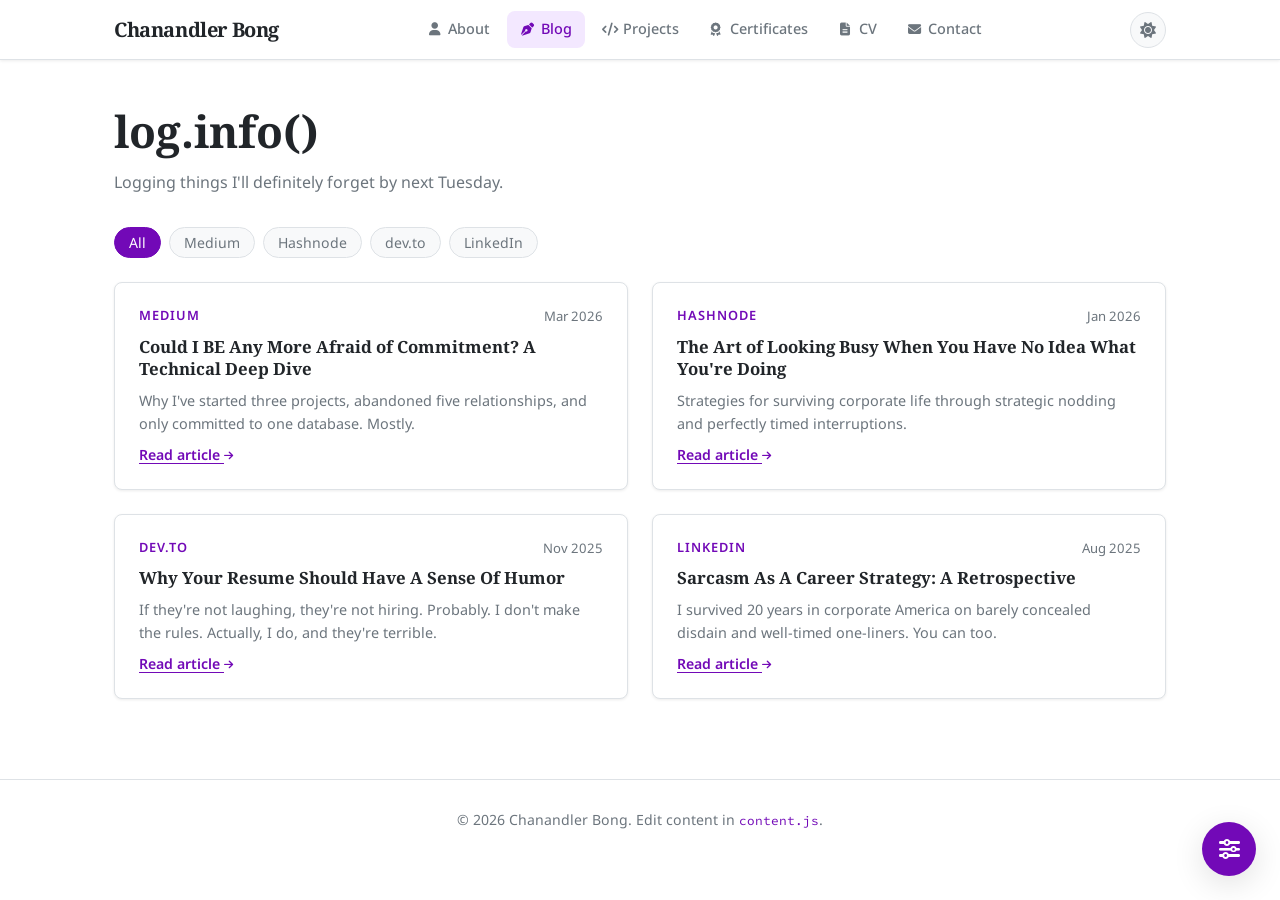
==== blog.html @ 6b9870ee "updated content of ursmahesh site" ====
<!DOCTYPE html>
<html lang="en" data-theme="light">
<head>
  <meta charset="UTF-8">
  <meta http-equiv="X-UA-Compatible" content="IE=edge">
  <meta name="viewport" content="width=device-width, initial-scale=1.0">
  <meta name="description" content="Writing across Medium, dev.to, and more.">
  <title>Mahesh | Blog</title>
  <link rel="preconnect" href="https://fonts.googleapis.com">
  <link rel="preconnect" href="https://fonts.gstatic.com" crossorigin>
  <link href="https://fonts.googleapis.com/css2?family=Noto+Serif:ital,wght@0,400;0,700;1,400&family=Noto+Sans:wght@400;500;700&family=Source+Code+Pro:wght@400;500&display=swap" rel="stylesheet">
  <link rel="stylesheet" href="css/styles.css">
  <link rel="stylesheet" href="https://cdnjs.cloudflare.com/ajax/libs/font-awesome/6.5.1/css/all.min.css" crossorigin="anonymous" referrerpolicy="no-referrer">
</head>
<body>

  <!-- ── NAV ─────────────────────────────────────────────── -->
  <header class="navbar" role="banner">
    <div class="navbar__inner">
      <a class="navbar__brand" id="brand-name" href="index.html">Mahesh</a>
      <nav aria-label="Primary navigation">
        <ul id="nav-links" class="navbar__links" role="list"></ul>
      </nav>
      <div class="navbar__controls">
        <button class="theme-toggle" id="theme-toggle" aria-label="Toggle dark mode" type="button">
          <i class="fa-solid fa-sun" aria-hidden="true"></i>
        </button>
        <button class="navbar__hamburger" id="nav-hamburger" aria-label="Toggle navigation" aria-expanded="false" type="button">
          <i class="fa-solid fa-bars" aria-hidden="true"></i>
        </button>
      </div>
    </div>
  </header>

  <main>
    <div class="page-hero reveal">
      <h1 class="page-title">log.info()</h1>
      <p class="page-desc">Logging things I'll definitely forget by next Tuesday.</p>
    </div>

    <div id="blog-filters" class="filter-bar" role="tablist" aria-label="Filter by platform"></div>
    <div id="blog-status" class="blog-status" hidden></div>
    <div id="blog-grid" class="blog-grid"></div>
  </main>

  <footer class="site-footer">
    <p>&copy; <span id="footer-year"></span> <span id="footer-name"></span>. Edit content in <code>content.js</code>.</p>
  </footer>

  <script src="js/content.js"></script>
  <script src="js/shared.js"></script>
  <script src="js/interactive.js" defer></script>
  <script>
    const blogState = { filter: "All" };

    // ── Extract a plain-text excerpt from HTML string ──────
    function htmlToExcerpt(html, maxLen) {
      const tmp = document.createElement("div");
      tmp.innerHTML = html;
      // Remove figure/image elements (common at top of Medium posts)
      tmp.querySelectorAll("figure, img, h3, h4").forEach((el) => el.remove());
      const text = (tmp.textContent || "").replace(/\s+/g, " ").trim();
      return text.length > maxLen ? text.slice(0, maxLen).replace(/\s+\S*$/, "") + "…" : text;
    }

    // ── Fetch Medium posts via rss2json ────────────────────
    // rss2json converts the Medium RSS feed to JSON (handles CORS)
    async function fetchMediumPosts() {
      const feedUrl = data.profile.mediumFeedUrl;
      if (!feedUrl) return [];
      const apiUrl = `https://api.rss2json.com/v1/api.json?rss_url=${encodeURIComponent(feedUrl)}`;
      const res = await fetch(apiUrl);
      if (!res.ok) throw new Error(`HTTP ${res.status}`);
      const json = await res.json();
      if (json.status !== "ok") throw new Error(json.message || "Feed error");
      return json.items.map((item) => ({
        title: item.title,
        platform: "Medium",
        date: new Date(item.pubDate).toLocaleDateString("en-US", { month: "short", year: "numeric" }),
        excerpt: htmlToExcerpt(item.description || item.content || "", 180),
        url: item.link,
        thumbnail: item.thumbnail || null
      }));
    }

    // ── Blog render helpers ────────────────────────────────
    function getPlatforms(posts) {
      return ["All", ...new Set(posts.map((b) => b.platform))];
    }

    function renderBlogFilters(posts) {
      document.getElementById("blog-filters").innerHTML = getPlatforms(posts)
        .map(
          (plat) =>
            `<button class="filter-pill${plat === blogState.filter ? " is-active" : ""}" data-blog-filter="${plat}" type="button">${plat}</button>`
        )
        .join("");
    }

    function renderBlogs(posts) {
      const filtered =
        blogState.filter === "All"
          ? posts
          : posts.filter((b) => b.platform === blogState.filter);

      document.getElementById("blog-grid").innerHTML = filtered
        .map(
          (blog) => `
            <article class="blog-card reveal${blog.thumbnail ? " blog-card--thumb" : ""}">
              ${blog.thumbnail ? `<div class="blog-card__thumb"><img src="${blog.thumbnail}" alt="" loading="lazy"></div>` : ""}
              <div class="blog-card__body">
                <div class="blog-card__meta">
                  <span class="blog-platform">${blog.platform}</span>
                  <span class="blog-date">${blog.date}</span>
                </div>
                <h3 class="blog-card__title">${blog.title}</h3>
                <p class="blog-card__excerpt">${blog.excerpt}</p>
                <a class="text-link" href="${blog.url}" target="_blank" rel="noopener noreferrer">Read article <i class="fa-solid fa-arrow-right fa-xs" aria-hidden="true"></i></a>
              </div>
            </article>`
        )
        .join("");
      setupReveal();
    }

    function setStatus(msg) {
      const el = document.getElementById("blog-status");
      if (msg) { el.textContent = msg; el.hidden = false; }
      else      { el.hidden = true; }
    }

    // ── Main init ─────────────────────────────────────────
    document.addEventListener("click", (e) => {
      const bf = e.target.closest("[data-blog-filter]");
      if (bf) {
        blogState.filter = bf.dataset.blogFilter;
        // re-render with whatever allPosts is at that moment
        renderBlogFilters(window._allPosts);
        renderBlogs(window._allPosts);
      }
    });

    initPage("Blog");

    // Start: show static non-Medium posts while fetching
    const staticNonMedium = (data.blogs || []).filter((b) => b.platform !== "Medium");
    window._allPosts = staticNonMedium;
    setStatus("Fetching posts from Medium…");
    renderBlogFilters(window._allPosts);
    renderBlogs(window._allPosts);
    setupReveal();

    // Fetch live Medium posts, then merge
    fetchMediumPosts()
      .then((mediumPosts) => {
        setStatus(null);
        window._allPosts = [...mediumPosts, ...staticNonMedium];
        renderBlogFilters(window._allPosts);
        renderBlogs(window._allPosts);
      })
      .catch(() => {
        // Fall back to all static posts (including static Medium entries)
        setStatus(null);
        window._allPosts = data.blogs || [];
        renderBlogFilters(window._allPosts);
        renderBlogs(window._allPosts);
      });
  </script>
</body>
</html>
---- css/styles.css ----
:root,
[data-theme="light"] {
  --bg:           #ffffff;
  --bg-alt:       #f8f9fa;
  --bg-card:      #ffffff;
  --text:         #212529;
  --text-muted:   #6c757d;
  --border:       #dee2e6;
  --border-light: #e9ecef;
  --accent:       #7209b7;   
  --accent-2:     #560bad;
  --accent-rgb:   114, 9, 183;
  --link:         #7209b7;
  --link-hover:   #560bad;
  --tag-bg:       #f3e8ff;
  --tag-text:     #7209b7;
  --shadow-sm:    0 1px 3px rgba(0,0,0,0.08);
  --shadow-md:    0 4px 16px rgba(0,0,0,0.10);
  --shadow-lg:    0 8px 32px rgba(0,0,0,0.12);
  --radius:       8px;
  --radius-sm:    4px;
  --radius-pill:  999px;
  --max-width:    1100px;
  --sidebar-w:    260px;
  --font-serif:   "Noto Serif", Georgia, serif;
  --font-sans:    "Noto Sans", system-ui, sans-serif;
  --font-mono:    "Source Code Pro", monospace;
  --nav-h:        60px;
}

[data-theme="dark"] {
  --bg:           #1a1a2e;
  --bg-alt:       #16213e;
  --bg-card:      #0f3460;
  --text:         #e2e2e2;
  --text-muted:   #adb5bd;
  --border:       rgba(255,255,255,0.12);
  --border-light: rgba(255,255,255,0.07);
  --accent:       #bd93f9;
  --accent-2:     #d6adff;
  --accent-rgb:   189, 147, 249;
  --link:         #bd93f9;
  --link-hover:   #d6adff;
  --tag-bg:       rgba(189,147,249,0.15);
  --tag-text:     #bd93f9;
  --shadow-sm:    0 1px 3px rgba(0,0,0,0.3);
  --shadow-md:    0 4px 16px rgba(0,0,0,0.4);
  --shadow-lg:    0 8px 32px rgba(0,0,0,0.5);
}

/* ── RESET & BASE ──────────────────────────────────────── */
*,
*::before,
*::after { box-sizing: border-box; margin: 0; padding: 0; }

html {
  scroll-behavior: smooth;
  font-size: 16px;
}

body {
  font-family: var(--font-sans);
  background: var(--bg);
  color: var(--text);
  line-height: 1.7;
  transition: background 300ms, color 300ms;
}

img { max-width: 100%; display: block; }

a {
  color: var(--link);
  text-decoration: none;
  transition: color 180ms;
}
a:hover { color: var(--link-hover); text-decoration: underline; }

code, kbd, pre {
  font-family: var(--font-mono);
  font-size: 0.9em;
  background: var(--bg-alt);
  border-radius: var(--radius-sm);
  padding: 2px 6px;
}

h1, h2, h3, h4 {
  font-family: var(--font-serif);
  color: var(--text);
  line-height: 1.25;
}

p { margin-bottom: 0; }

/* ── NAVBAR ───────────────────────────────────────────── */
.navbar {
  position: sticky;
  top: 0;
  z-index: 100;
  background: var(--bg);
  border-bottom: 1px solid var(--border);
  box-shadow: var(--shadow-sm);
  height: var(--nav-h);
}

.navbar__inner {
  display: flex;
  align-items: center;
  justify-content: space-between;
  max-width: var(--max-width);
  margin: 0 auto;
  padding: 0 24px;
  height: 100%;
}

.navbar__brand {
  font-family: var(--font-serif);
  font-size: 1.25rem;
  font-weight: 700;
  color: var(--text);
  letter-spacing: -0.02em;
}
.navbar__brand:hover { color: var(--accent); text-decoration: none; }

.navbar__links {
  list-style: none;
  display: flex;
  gap: 4px;
}

.navbar__links li a {
  display: inline-flex;
  align-items: center;
  gap: 7px;
  padding: 6px 13px;
  border-radius: var(--radius);
  font-size: 0.9rem;
  color: var(--text-muted);
  font-weight: 500;
  transition: background 180ms, color 180ms;
}
.navbar__links li a:hover,
.navbar__links li a.is-active {
  color: var(--accent);
  background: var(--tag-bg);
  text-decoration: none;
}
.navbar__links li a i {
  font-size: 0.82rem;
  width: 14px;
  text-align: center;
  flex-shrink: 0;
}

/* ── THEME TOGGLE ─────────────────────────────────────── */
.theme-toggle {
  width: 36px;
  height: 36px;
  border: 1px solid var(--border);
  border-radius: var(--radius-pill);
  background: var(--bg-alt);
  cursor: pointer;
  display: flex;
  align-items: center;
  justify-content: center;
  font-size: 1rem;
  color: var(--text-muted);
  transition: background 180ms, border-color 180ms, color 180ms;
  flex-shrink: 0;
}
.theme-toggle:hover { background: var(--tag-bg); border-color: var(--accent); color: var(--accent); }

/* ── NAVBAR CONTROLS (theme + hamburger) ─────────────── */
.navbar__controls {
  display: flex;
  align-items: center;
  gap: 8px;
  flex-shrink: 0;
}

/* ── HAMBURGER ────────────────────────────────────────── */
.navbar__hamburger {
  display: none;
  width: 36px;
  height: 36px;
  border: 1px solid var(--border);
  border-radius: var(--radius);
  background: var(--bg-alt);
  cursor: pointer;
  align-items: center;
  justify-content: center;
  font-size: 1rem;
  color: var(--text-muted);
  transition: background 180ms, border-color 180ms, color 180ms;
}
.navbar__hamburger:hover { background: var(--tag-bg); border-color: var(--accent); color: var(--accent); }

/* ── PAGE WRAPPER ─────────────────────────────────────── */
main {
  max-width: var(--max-width);
  margin: 0 auto;
  padding: 0 24px 80px;
}

.page-section {
  padding: 52px 0;
  border-bottom: 1px solid var(--border-light);
}
.page-section:last-child { border-bottom: none; }

.section-title {
  font-size: 1.6rem;
  font-weight: 700;
  margin-bottom: 28px;
  padding-bottom: 10px;
  border-bottom: 2px solid var(--accent);
  display: inline-block;
  color: var(--text);
}

/* ── ABOUT / PROFILE ─────────────────────────────────── */
.about-section { padding-top: 48px; }

.about-grid {
  display: grid;
  grid-template-columns: var(--sidebar-w) minmax(0, 1fr);
  gap: 48px;
  align-items: start;
}

/* sidebar */
.profile-sidebar { text-align: center; }

.profile-photo-wrap {
  margin-bottom: 18px;
}

.profile-photo {
  width: 180px;
  height: 180px;
  border-radius: 50%;
  background: linear-gradient(135deg, var(--tag-bg), rgba(var(--accent-rgb), 0.3));
  border: 3px solid var(--border);
  margin: 0 auto;
  display: flex;
  align-items: center;
  justify-content: center;
  font-size: 4rem;
  overflow: hidden;
}

.profile-photo img {
  width: 100%;
  height: 100%;
  object-fit: cover;
  border-radius: 50%;
}

.profile-name {
  font-size: 1.5rem;
  font-weight: 700;
  margin-bottom: 6px;
}

.profile-role {
  font-size: 0.95rem;
  color: var(--text-muted);
  margin-bottom: 10px;
}

.profile-affiliation {
  font-size: 0.9rem;
  color: var(--text-muted);
  margin-bottom: 10px;
}

.profile-address {
  font-style: normal;
  font-size: 0.88rem;
  color: var(--text-muted);
  line-height: 1.6;
  margin-bottom: 18px;
}

.profile-social {
  display: flex;
  flex-wrap: wrap;
  justify-content: center;
  gap: 10px;
  align-items: center;
}

.social-link {
  display: inline-flex;
  align-items: center;
  justify-content: center;
  gap: 6px;
  font-size: 0.82rem;
  padding: 8px 14px;
  min-height: 36px;
  border: 1px solid var(--border);
  border-radius: var(--radius);
  color: var(--text-muted);
  background: var(--bg-alt);
  transition: background 180ms, border-color 180ms, color 180ms;
}
.social-link:hover {
  color: var(--accent);
  border-color: var(--accent);
  background: var(--tag-bg);
  text-decoration: none;
}
.social-link i {
  font-size: 1rem;
  width: 18px;
  height: 18px;
  display: inline-flex;
  align-items: center;
  justify-content: center;
  text-align: center;
  flex-shrink: 0;
}
.social-link span { 
  white-space: nowrap;
  line-height: 1;
}

/* bio */
.about-bio > p {
  font-size: 1.05rem;
  line-height: 1.8;
  color: var(--text);
  margin-bottom: 20px;
}

.about-points {
  display: grid;
  gap: 10px;
  margin-bottom: 36px;
}

.about-point {
  display: flex;
  gap: 10px;
  align-items: flex-start;
  font-size: 0.95rem;
  color: var(--text-muted);
}
.about-point::before {
  content: "→";
  color: var(--accent);
  flex-shrink: 0;
  margin-top: 2px;
}

/* News / latest posts feed */
.feed-block { margin-bottom: 36px; }

.feed-title {
  font-size: 1.15rem;
  font-weight: 700;
  margin-bottom: 14px;
  padding-bottom: 6px;
  border-bottom: 1px solid var(--border);
  font-family: var(--font-serif);
}

.news-table {
  width: 100%;
  border-collapse: collapse;
}

.news-table tr + tr td { border-top: 1px solid var(--border-light); }

.news-table td {
  padding: 9px 6px;
  vertical-align: top;
  font-size: 0.93rem;
  line-height: 1.5;
}

.news-date {
  white-space: nowrap;
  color: var(--text-muted);
  font-size: 0.88rem;
  min-width: 100px;
  padding-right: 14px;
}

.news-item a {
  font-weight: 500;
}

/* ── SKILLS ──────────────────────────────────────────── */
.skills-grid {
  display: flex;
  flex-wrap: wrap;
  gap: 10px;
  align-items: center;
}

.skill-pill {
  display: inline-flex;
  align-items: center;
  font-size: 0.9rem;
  padding: 10px 18px;
  background: var(--bg-card);
  border: 1px solid var(--border);
  border-radius: var(--radius-pill);
  color: var(--text);
  font-weight: 500;
  transition: all 200ms;
  box-shadow: var(--shadow-sm);
}

.skill-pill:hover {
  background: var(--accent);
  color: white;
  border-color: var(--accent);
  box-shadow: var(--shadow-md);
  transform: translateY(-2px);
}

/* ── FILTER BAR ──────────────────────────────────────── */
.filter-bar {
  display: flex;
  flex-wrap: wrap;
  gap: 8px;
  margin-bottom: 24px;
}

.filter-pill {
  appearance: none;
  border: 1px solid var(--border);
  background: var(--bg-alt);
  color: var(--text-muted);
  font-size: 0.88rem;
  font-family: var(--font-sans);
  padding: 5px 14px;
  border-radius: var(--radius-pill);
  cursor: pointer;
  transition: background 180ms, border-color 180ms, color 180ms;
}
.filter-pill:hover {
  background: var(--tag-bg);
  border-color: var(--accent);
  color: var(--accent);
}
.filter-pill.is-active {
  background: var(--accent);
  border-color: var(--accent);
  color: #fff;
}

/* ── PROJECTS ────────────────────────────────────────── */
.project-grid {
  display: grid;
  grid-template-columns: repeat(2, minmax(0, 1fr));
  gap: 24px;
}

.project-card {
  background: var(--bg-card);
  border: 1px solid var(--border);
  border-radius: var(--radius);
  box-shadow: var(--shadow-sm);
  display: flex;
  flex-direction: column;
  gap: 0;
  -webkit-transition: box-shadow 200ms, -webkit-transform 200ms;
  transition: box-shadow 200ms, transform 200ms;
}
.project-card:hover {
  box-shadow: var(--shadow-md);
  -webkit-transform: translateY(-3px);
  -ms-transform: translateY(-3px);
  transform: translateY(-3px);
}

/* Project image slider */
.project-card__image-slider {
  position: relative;
  width: calc(100% - 32px);
  aspect-ratio: 16 / 10;
  background: var(--bg-alt);
  overflow: hidden;
  flex-shrink: 0;
  margin: 16px 16px 0 16px;
  border-radius: var(--radius-sm);
  box-shadow: 0 2px 8px rgba(0, 0, 0, 0.08);
}

.project-card__images {
  position: relative;
  width: 100%;
  height: 100%;
}

.project-card__image {
  position: absolute;
  top: 0;
  left: 0;
  width: 100%;
  height: 100%;
  object-fit: cover;
  opacity: 0;
  transition: opacity 400ms ease-in-out;
  pointer-events: none;
}

.project-card__image.is-active {
  opacity: 1;
  pointer-events: auto;
}

.project-slider__btn {
  position: absolute;
  top: 50%;
  transform: translateY(-50%);
  width: 36px;
  height: 36px;
  border: none;
  border-radius: 50%;
  background: rgba(0, 0, 0, 0.5);
  color: white;
  cursor: pointer;
  display: flex;
  align-items: center;
  justify-content: center;
  transition: background 200ms, transform 200ms;
  z-index: 10;
}

.project-slider__btn:hover {
  background: rgba(0, 0, 0, 0.7);
  transform: translateY(-50%) scale(1.1);
}

.project-slider__btn--prev {
  left: 12px;
}

.project-slider__btn--next {
  right: 12px;
}

.project-slider__dots {
  position: absolute;
  bottom: 12px;
  left: 50%;
  transform: translateX(-50%);
  display: flex;
  gap: 8px;
  z-index: 10;
}

.project-slider__dot {
  width: 8px;
  height: 8px;
  border-radius: 50%;
  border: none;
  background: rgba(255, 255, 255, 0.5);
  cursor: pointer;
  padding: 0;
  transition: background 200ms, transform 200ms;
}

.project-slider__dot:hover {
  background: rgba(255, 255, 255, 0.8);
  transform: scale(1.2);
}

.project-slider__dot.is-active {
  background: white;
  transform: scale(1.3);
}

/* Project content area */
.project-card__content {
  padding: 22px 24px;
  display: flex;
  flex-direction: column;
  gap: 10px;
  flex: 1;
}

.project-card__year {
  font-size: 0.8rem;
  text-transform: uppercase;
  letter-spacing: 0.08em;
  color: var(--accent);
  font-weight: 600;
}

.project-card__title {
  font-family: var(--font-serif);
  font-size: 1.1rem;
  font-weight: 700;
  color: var(--text);
}

.project-card__summary {
  font-size: 0.92rem;
  color: var(--text-muted);
  line-height: 1.6;
}

.project-card__impact {
  font-size: 0.88rem;
  color: var(--text);
  line-height: 1.6;
  padding: 10px 14px;
  background: var(--tag-bg);
  border-left: 3px solid var(--accent);
  border-radius: var(--radius-sm);
  margin: 4px 0;
  display: flex;
  align-items: flex-start;
  gap: 8px;
}

.project-card__impact i {
  color: var(--accent);
  margin-top: 2px;
  flex-shrink: 0;
}

.project-card__details {
  list-style: none;
  padding: 0;
  margin: 8px 0;
  display: flex;
  flex-direction: column;
  gap: 6px;
}

.project-card__details li {
  font-size: 0.88rem;
  line-height: 1.5;
  color: var(--text-muted);
  padding-left: 18px;
  position: relative;
}

.project-card__details li::before {
  content: "→";
  position: absolute;
  left: 0;
  color: var(--accent);
  font-weight: 600;
}

.project-card__stack {
  display: flex;
  flex-wrap: wrap;
  gap: 6px;
}

.project-card__links {
  display: flex;
  gap: 10px;
  margin-top: 4px;
}

/* ── BLOG / WRITING ──────────────────────────────────── */
.blog-grid {
  display: grid;
  grid-template-columns: repeat(2, minmax(0, 1fr));
  gap: 24px;
}

.blog-card {
  background: var(--bg-card);
  border: 1px solid var(--border);
  border-radius: var(--radius);
  padding: 22px 24px;
  box-shadow: var(--shadow-sm);
  display: flex;
  flex-direction: column;
  gap: 8px;
  -webkit-transition: box-shadow 200ms, -webkit-transform 200ms;
  transition: box-shadow 200ms, transform 200ms;
}
.blog-card:hover {
  box-shadow: var(--shadow-md);
  -webkit-transform: translateY(-3px);
  -ms-transform: translateY(-3px);
  transform: translateY(-3px);
}

.blog-card__meta {
  display: flex;
  justify-content: space-between;
  gap: 8px;
  flex-wrap: wrap;
}

.blog-platform {
  font-size: 0.8rem;
  font-weight: 600;
  text-transform: uppercase;
  letter-spacing: 0.08em;
  color: var(--accent);
}

.blog-date {
  font-size: 0.82rem;
  color: var(--text-muted);
}

.blog-card__title {
  font-family: var(--font-serif);
  font-size: 1.05rem;
  font-weight: 700;
  color: var(--text);
  line-height: 1.35;
}

.blog-card__excerpt {
  font-size: 0.9rem;
  color: var(--text-muted);
  line-height: 1.6;
  flex: 1;
}

/* Blog card with thumbnail (Medium posts that have a cover image) */
.blog-card--thumb {
  flex-direction: column;
  padding: 0;
  overflow: hidden;
}

.blog-card__thumb {
  width: 100%;
  height: 150px;
  overflow: hidden;
  flex-shrink: 0;
}

.blog-card__thumb img {
  width: 100%;
  height: 100%;
  object-fit: cover;
  display: block;
  transition: transform 300ms;
}
.blog-card--thumb:hover .blog-card__thumb img { transform: scale(1.04); }

.blog-card__body {
  display: flex;
  flex-direction: column;
  gap: 8px;
  flex: 1;
  padding: 18px 20px;
}

/* For cards without thumbnail */
.blog-card:not(.blog-card--thumb) .blog-card__body {
  padding: 0;
}

/* Blog status message (loading / error) */
.blog-status {
  font-size: 0.88rem;
  color: var(--text-muted);
  padding: 6px 0 16px;
  font-style: italic;
}

.text-link {
  font-size: 0.88rem;
  font-weight: 600;
  color: var(--accent);
  text-decoration: underline;
  text-underline-offset: 3px;
}
.text-link:hover { color: var(--accent-2); }

/* ── CERTIFICATES ────────────────────────────────────── */
.cert-grid {
  display: grid;
  grid-template-columns: repeat(3, minmax(0, 1fr));
  gap: 24px;
}

.cert-card {
  background: var(--bg-card);
  border: 1px solid var(--border);
  border-radius: var(--radius);
  overflow: hidden;
  box-shadow: var(--shadow-sm);
  display: flex;
  flex-direction: column;
  -webkit-transition: box-shadow 200ms, -webkit-transform 200ms;
  transition: box-shadow 200ms, transform 200ms;
}
.cert-card:hover {
  box-shadow: var(--shadow-md);
  -webkit-transform: translateY(-3px);
  -ms-transform: translateY(-3px);
  transform: translateY(-3px);
}

.cert-card__image-wrap {
  width: 100%;
  aspect-ratio: 16 / 11;
  overflow: hidden;
  background: var(--bg-alt);
  flex-shrink: 0;
  position: relative;
}

.cert-card__image-wrap::before {
  content: "";
  position: absolute;
  inset: 0;
  background: linear-gradient(135deg, transparent 0%, rgba(var(--accent-rgb), 0.05) 100%);
  opacity: 0;
  transition: opacity 300ms;
  pointer-events: none;
}
.cert-card:hover .cert-card__image-wrap::before { opacity: 1; }

.cert-card__image {
  width: 100%;
  height: 100%;
  object-fit: cover;
  display: block;
  transition: transform 400ms;
}
.cert-card:hover .cert-card__image { transform: scale(1.05); }

.cert-card__image-wrap a {
  display: block;
  width: 100%;
  height: 100%;
}

.cert-card__placeholder {
  position: absolute;
  inset: 0;
  display: flex;
  align-items: center;
  justify-content: center;
  background: var(--bg-alt);
  color: var(--text-muted);
  font-size: 0.85rem;
  text-align: center;
  padding: 20px;
  line-height: 1.5;
}

.cert-card__content {
  padding: 18px 20px 20px;
  display: flex;
  flex-direction: column;
  gap: 10px;
  flex: 1;
}

.cert-card__meta {
  display: flex;
  justify-content: space-between;
  align-items: baseline;
  gap: 8px;
  flex-wrap: wrap;
}

.cert-card__issuer {
  font-size: 0.8rem;
  font-weight: 600;
  text-transform: uppercase;
  letter-spacing: 0.08em;
  color: var(--accent);
}

.cert-card__date {
  font-size: 0.82rem;
  color: var(--text-muted);
}

.cert-card__title {
  font-family: var(--font-serif);
  font-size: 1rem;
  font-weight: 700;
  line-height: 1.35;
  margin: 0;
}

.cert-card__title a {
  color: var(--text);
  transition: color 180ms;
}
.cert-card__title a:hover {
  color: var(--accent);
  text-decoration: none;
}

.cert-card__id {
  font-family: var(--font-mono);
  font-size: 0.75rem;
  color: var(--text-muted);
  margin: 0;
}

.cert-card__keywords {
  display: flex;
  flex-wrap: wrap;
  gap: 5px;
  margin-top: 4px;
}

.cert-card__actions {
  margin-top: auto;
  padding-top: 8px;
}

.btn-sm {
  font-size: 0.85rem;
  padding: 7px 16px;
}

/* ── CV / TIMELINE ───────────────────────────────────── */
.cv-layout {
  display: grid;
  grid-template-columns: repeat(2, minmax(0, 1fr));
  gap: 40px;
}

.cv-column > h3 {
  font-size: 1.05rem;
  font-weight: 700;
  margin-bottom: 18px;
  text-transform: uppercase;
  letter-spacing: 0.08em;
  color: var(--accent);
}

.cv-entries {
  display: grid;
  gap: 0;
}

.cv-entry {
  position: relative;
  padding-left: 24px;
  padding-bottom: 28px;
}

.cv-entry::before {
  content: "";
  position: absolute;
  left: 0;
  top: 8px;
  bottom: 0;
  width: 1px;
  background: var(--border);
}

.cv-entry:last-child { padding-bottom: 0; }
.cv-entry:last-child::before { display: none; }

.cv-entry__dot {
  position: absolute;
  left: -5px;
  top: 6px;
  width: 11px;
  height: 11px;
  border-radius: 50%;
  background: var(--accent);
  border: 2px solid var(--bg);
}

.cv-entry__period {
  font-size: 0.82rem;
  color: var(--text-muted);
  margin-bottom: 4px;
}

.cv-entry__role {
  font-size: 1rem;
  font-weight: 700;
  color: var(--text);
  margin-bottom: 2px;
}

.cv-entry__org {
  font-size: 0.92rem;
  color: var(--accent);
  font-style: italic;
  margin-bottom: 8px;
}

.cv-entry__summary {
  font-size: 0.9rem;
  color: var(--text-muted);
  line-height: 1.6;
  margin-bottom: 8px;
}

.cv-entry__highlights {
  list-style: none;
  padding: 0;
  display: grid;
  gap: 5px;
}

.cv-entry__highlights li {
  font-size: 0.88rem;
  color: var(--text-muted);
  padding-left: 14px;
  position: relative;
  line-height: 1.5;
}
.cv-entry__highlights li::before {
  content: "▪";
  position: absolute;
  left: 0;
  color: var(--accent);
  font-size: 0.7rem;
  top: 3px;
}

/* ── CONTACT ─────────────────────────────────────────── */
.contact-grid {
  display: grid;
  grid-template-columns: minmax(0, 1fr) minmax(0, 1fr);
  gap: 40px;
}

.contact-intro > p {
  font-size: 1rem;
  color: var(--text-muted);
  line-height: 1.75;
  margin-bottom: 22px;
}

.contact-links {
  display: grid;
  gap: 12px;
}

.contact-link {
  display: flex;
  align-items: center;
  justify-content: space-between;
  gap: 12px;
  padding: 14px 16px;
  background: var(--bg-alt);
  border: 1px solid var(--border);
  border-radius: var(--radius);
  transition: background 180ms, border-color 180ms;
  color: var(--text);
}
.contact-link:hover {
  background: var(--tag-bg);
  border-color: var(--accent);
  text-decoration: none;
}

.contact-link__label {
  font-size: 0.82rem;
  font-weight: 700;
  text-transform: uppercase;
  letter-spacing: 0.08em;
  color: var(--text-muted);
}

.contact-link__value {
  font-size: 0.92rem;
  color: var(--accent);
  font-weight: 500;
}

/* ── BUTTONS ─────────────────────────────────────────── */
.btn {
  display: inline-flex;
  align-items: center;
  justify-content: center;
  gap: 6px;
  padding: 9px 20px;
  border-radius: var(--radius);
  font-size: 0.92rem;
  font-weight: 600;
  font-family: var(--font-sans);
  border: 1px solid transparent;
  cursor: pointer;
  transition: background 180ms, border-color 180ms, box-shadow 180ms, transform 180ms;
  text-decoration: none;
}
.btn:hover { transform: translateY(-1px); text-decoration: none; }

.btn-primary {
  background: var(--accent);
  color: #fff;
  border-color: var(--accent);
}
.btn-primary:hover { background: var(--accent-2); border-color: var(--accent-2); color: #fff; }

.btn-outline {
  background: transparent;
  color: var(--accent);
  border-color: var(--accent);
}
.btn-outline:hover { background: var(--tag-bg); }

/* ── TAGS (shared by projects & blogs) ───────────────── */
.tag {
  font-size: 0.8rem;
  padding: 3px 10px;
  background: var(--tag-bg);
  color: var(--tag-text);
  border-radius: var(--radius-pill);
  font-weight: 500;
  border: 1px solid rgba(var(--accent-rgb), 0.25);
}

/* ── FOOTER ──────────────────────────────────────────── */
.site-footer {
  text-align: center;
  padding: 28px 24px;
  border-top: 1px solid var(--border);
  font-size: 0.88rem;
  color: var(--text-muted);
}
.site-footer code {
  background: none;
  padding: 0;
  color: var(--accent);
}

/* ── REVEAL ANIMATION ────────────────────────────────── */
.reveal {
  opacity: 0;
  transform: translateY(20px);
  transition: opacity 600ms ease, transform 600ms ease;
}
.reveal.is-visible {
  opacity: 1;
  transform: translateY(0);
}

/* ── RESPONSIVE ──────────────────────────────────────── */
@media (max-width: 1024px) {
  main { padding: 0 20px 60px; }
}

@media (max-width: 900px) {
  .about-grid {
    grid-template-columns: 1fr;
  }
  .profile-sidebar { text-align: left; display: flex; flex-wrap: wrap; gap: 16px; align-items: center; }
  .profile-photo-wrap { margin-bottom: 0; }
  .profile-photo { width: 90px; height: 90px; font-size: 2rem; }
  .profile-social { justify-content: flex-start; }
  .cv-layout { grid-template-columns: 1fr; }
  .contact-grid { grid-template-columns: 1fr; }
  .cert-grid { grid-template-columns: repeat(2, minmax(0, 1fr)); }
}

@media (max-width: 640px) {
  /* ── Hamburger nav ── */
  .navbar__hamburger { display: flex; }

  .navbar__links {
    /* Hidden by default; becomes absolute dropdown when open */
    display: none;
    position: absolute;
    top: var(--nav-h);
    left: 0;
    right: 0;
    background: var(--bg);
    border-bottom: 1px solid var(--border);
    box-shadow: 0 8px 24px rgba(0,0,0,0.12);
    flex-direction: column;
    padding: 6px 0 12px;
    z-index: 99;
    gap: 2px;
  }

  .navbar--open .navbar__links {
    display: flex;
  }

  .navbar__links li a {
    padding: 11px 20px;
    font-size: 0.95rem;
    border-radius: 0;
    gap: 12px;
  }
  .navbar__links li a i { font-size: 0.9rem; width: 18px; }

  /* ── Grids ── */
  .project-grid,
  .blog-grid,
  .cert-grid {
    grid-template-columns: 1fr;
  }
  .cv-layout { grid-template-columns: 1fr; }

  /* ── Page hero ── */
  .page-hero { padding: 28px 0 20px; }
  .page-hero .page-title { font-size: 1.75rem; }

  /* ── Profile sidebar on mobile ── */
  .profile-photo { width: 72px; height: 72px; font-size: 1.75rem; }
  .profile-name { font-size: 1.25rem; }

  /* ── CV ── */
  .cv-entry-v2 { grid-template-columns: 1fr; }
  .cv-entry-v2__date { text-align: left; font-weight: 600; padding-top: 0; }
  .cv-page-header { flex-direction: column; gap: 12px; }

  /* ── Footer ── */
  .site-footer { font-size: 0.8rem; padding: 20px 16px; }
}

@media (max-width: 400px) {
  main { padding: 0 14px 48px; }
  .navbar__inner { padding: 0 14px; }
  .navbar__brand { font-size: 1.1rem; }
}

@media (prefers-reduced-motion: reduce) {
  html { scroll-behavior: auto; }
  .reveal, .btn, .skill-pill, .project-card, .blog-card, .contact-link { transition: none; }
  .reveal { opacity: 1; transform: none; }
}

/* ── PAGE HERO (blog / projects / cv / contact) ──────── */
.page-hero {
  padding: 44px 0 32px;
}

.page-hero .page-title {
  font-family: var(--font-serif);
  font-size: clamp(2rem, 5vw, 2.75rem);
  font-weight: 700;
  color: var(--text);
  margin-bottom: 10px;
}

.page-hero .page-desc {
  font-size: 1rem;
  color: var(--text-muted);
  line-height: 1.65;
  max-width: 640px;
}

.page-hero__actions {
  margin-top: 20px;
  display: flex;
  gap: 12px;
  flex-wrap: wrap;
}

/* ── FEED TITLE ROW (title + "view all" inline) ──────── */
.feed-title-row {
  display: flex;
  align-items: center;
  justify-content: space-between;
  gap: 12px;
  margin-bottom: 14px;
  padding-bottom: 6px;
  border-bottom: 1px solid var(--border);
}

.feed-title-row .feed-title {
  margin-bottom: 0;
  border-bottom: none;
  padding-bottom: 0;
}

.view-all {
  font-size: 0.88rem;
  font-weight: 600;
  color: var(--accent);
  white-space: nowrap;
}
.view-all:hover { color: var(--accent-2); text-decoration: underline; }

/* platform label in latest posts preview */
.post-platform {
  color: var(--text-muted);
  font-size: 0.85rem;
}

/* skills section on cv page */
.cv-skills-section {
  margin-top: 44px;
  padding-top: 40px;
  border-top: 1px solid var(--border-light);
}


/* Title row — title left, download button right */
.cv-page-header {
  display: flex;
  align-items: flex-start;
  justify-content: space-between;
  gap: 20px;
  flex-wrap: wrap;
  padding: 40px 0 32px;
}

/* Wrap: main content + sticky TOC sidebar */
.cv-page-wrap {
  display: flex;
  align-items: flex-start;
  gap: 40px;
}

/* Main CV content column */
.cv-main {
  flex: 1;
  min-width: 0;
}

/* Each CV section (Experience, Education, etc.) */
.cv-section {
  margin-bottom: 32px;
  background: var(--bg-card);
  padding: 28px 32px;
  border-radius: var(--radius-lg);
  box-shadow: var(--shadow-sm);
  border: 1px solid var(--border);
}

/* Section heading with left accent border */
.cv-section-title {
  font-family: var(--font-serif);
  font-size: 1.1rem;
  font-weight: 700;
  text-transform: none;
  letter-spacing: 0;
  color: var(--text);
  padding-bottom: 12px;
  margin-bottom: 20px;
  border-bottom: 2px solid var(--border);
  display: flex;
  align-items: center;
  gap: 10px;
}
.cv-section-title i { color: var(--accent); font-size: 1rem; }

/* Entry: date on left, content on right */
.cv-entries-list {
  display: flex;
  flex-direction: column;
  gap: 28px;
}

.cv-entry-v2 {
  display: grid;
  grid-template-columns: 110px 1fr;
  gap: 16px;
  align-items: start;
}

.cv-entry-v2__date {
  font-size: 0.82rem;
  color: var(--text-muted);
  text-align: right;
  padding-top: 3px;
  line-height: 1.5;
  word-break: keep-all;
}

.cv-entry-v2__content { min-width: 0; }

.cv-entry-v2__role {
  font-family: var(--font-serif);
  font-size: 1rem;
  font-weight: 700;
  color: var(--text);
  margin-bottom: 3px;
}

.cv-entry-v2__org {
  font-size: 0.92rem;
  color: var(--accent);
  font-style: italic;
  margin-bottom: 8px;
}

.cv-entry-v2__summary {
  font-size: 0.9rem;
  color: var(--text-muted);
  line-height: 1.65;
  margin-bottom: 8px;
}

.cv-entry-v2__highlights {
  list-style: none;
  padding: 0;
  display: grid;
  gap: 4px;
}

.cv-entry-v2__highlights li {
  font-size: 0.88rem;
  color: var(--text-muted);
  padding-left: 14px;
  position: relative;
  line-height: 1.5;
}
.cv-entry-v2__highlights li::before {
  content: "◦";
  position: absolute;
  left: 0;
  color: var(--accent);
  font-size: 0.85rem;
}

/* Contact key-value grid */
.cv-contact-grid {
  display: grid;
  grid-template-columns: 150px 1fr;
  gap: 12px 20px;
}

.cv-contact-row {
  display: contents;
}

.cv-contact-label {
  font-size: 0.88rem;
  font-weight: 600;
  color: var(--text);
  text-transform: none;
  letter-spacing: 0;
  padding: 8px 0;
  align-self: start;
}

.cv-contact-value {
  font-size: 0.92rem;
  color: var(--text-muted);
  padding: 8px 0;
  border-bottom: 1px solid var(--border-light);
  word-break: break-word;
}
.cv-contact-value:last-child { border-bottom: none; }
.cv-contact-value a { color: var(--accent); text-decoration: none; }
.cv-contact-value a:hover { text-decoration: underline; }

.cv-summary-text {
  font-size: 0.97rem;
  color: var(--text);
  line-height: 1.8;
}

/* Languages section */
.cv-languages-list {
  display: grid;
  grid-template-columns: repeat(auto-fill, minmax(200px, 1fr));
  gap: 16px;
}

.cv-language-item {
  display: flex;
  align-items: center;
  justify-content: space-between;
  padding: 12px 16px;
  background: var(--bg);
  border: 1px solid var(--border);
  border-radius: var(--radius-md);
  transition: all 200ms;
}

.cv-language-item:hover {
  border-color: var(--accent);
  box-shadow: var(--shadow-sm);
}

.cv-language-name {
  font-size: 0.92rem;
  font-weight: 600;
  color: var(--text);
}

.cv-language-proficiency {
  font-size: 0.85rem;
  color: var(--text-muted);
  font-style: italic;
}

/* Right sticky TOC */
.cv-toc {
  width: 160px;
  flex-shrink: 0;
  position: sticky;
  top: calc(var(--nav-h) + 24px);
  height: fit-content;
}

.cv-toc ul {
  list-style: none;
  border-left: 2px solid var(--border);
  padding: 0;
  margin: 0;
}

.cv-toc li a {
  display: block;
  font-size: 0.82rem;
  font-weight: 500;
  color: var(--text-muted);
  padding: 5px 14px;
  transition: color 150ms, border-color 150ms;
  border-left: 2px solid transparent;
  margin-left: -2px;
  line-height: 1.4;
}

.cv-toc li a:hover,
.cv-toc li a.is-active {
  color: var(--accent);
  border-left-color: var(--accent);
  text-decoration: none;
}

@media (max-width: 900px) {
  .cv-toc { display: none; }
  .cv-entry-v2 {
    grid-template-columns: 90px 1fr;
    gap: 10px;
  }
}

@media (max-width: 640px) {
  .cv-section {
    padding: 20px 18px;
    margin-bottom: 20px;
  }
  
  .cv-contact-grid {
    grid-template-columns: 1fr;
    gap: 8px;
  }
  
  .cv-contact-label {
    font-weight: 700;
    padding: 4px 0;
  }
  
  .cv-contact-value {
    padding: 4px 0 8px;
  }
  
  .cv-languages-list {
    grid-template-columns: 1fr;
  }
  
  .cv-entry-v2 {
    grid-template-columns: 1fr;
  }
  .cv-entry-v2__date {
    text-align: left;
    padding-top: 0;
    font-weight: 600;
  }
  .cv-page-header { flex-direction: column; gap: 12px; }
}

/* ══════════════════════════════════════════════════════════════════════════
   INTERACTIVE FEATURES - SETTINGS PANEL & EFFECTS
   ══════════════════════════════════════════════════════════════════════════ */

/* ── Floating Settings Button ────────────────────────────────────────── */
.settings-float-btn {
  position: fixed;
  bottom: 24px;
  right: 24px;
  width: 54px;
  height: 54px;
  border-radius: 50%;
  background: var(--accent);
  color: white;
  border: none;
  box-shadow: var(--shadow-lg);
  cursor: pointer;
  display: flex;
  align-items: center;
  justify-content: center;
  font-size: 1.3rem;
  transition: all 250ms cubic-bezier(0.4, 0, 0.2, 1);
  z-index: 999;
}

.settings-float-btn:hover {
  transform: scale(1.1) rotate(90deg);
  box-shadow: 0 8px 32px rgba(var(--accent-rgb), 0.4);
}

.settings-float-btn:active {
  transform: scale(0.95) rotate(90deg);
}

/* ── Settings Modal ───────────────────────────────────────────────────── */
.settings-modal {
  position: fixed;
  top: 0;
  left: 0;
  width: 100%;
  height: 100%;
  z-index: 10000;
  display: flex;
  align-items: center;
  justify-content: center;
  opacity: 0;
  pointer-events: none;
  transition: opacity 300ms;
}

.settings-modal.is-open {
  opacity: 1;
  pointer-events: all;
}

.settings-modal__overlay {
  position: absolute;
  top: 0;
  left: 0;
  width: 100%;
  height: 100%;
  background: rgba(0, 0, 0, 0.7);
  backdrop-filter: blur(4px);
}

.settings-modal__content {
  position: relative;
  background: var(--bg-card);
  border-radius: var(--radius);
  max-width: 540px;
  width: calc(100% - 32px);
  max-height: calc(100vh - 80px);
  display: flex;
  flex-direction: column;
  box-shadow: 0 20px 60px rgba(0, 0, 0, 0.3);
  transform: scale(0.9);
  transition: transform 300ms cubic-bezier(0.4, 0, 0.2, 1);
}

.settings-modal.is-open .settings-modal__content {
  transform: scale(1);
}

.settings-modal__header {
  display: flex;
  align-items: center;
  justify-content: space-between;
  padding: 24px 28px;
  border-bottom: 1px solid var(--border);
}

.settings-modal__header h2 {
  font-size: 1.3rem;
  font-weight: 700;
  color: var(--text);
  margin: 0;
  display: flex;
  align-items: center;
  gap: 12px;
}

.settings-modal__header i {
  color: var(--accent);
}

.settings-modal__close {
  width: 36px;
  height: 36px;
  border-radius: 50%;
  border: none;
  background: transparent;
  color: var(--text-muted);
  cursor: pointer;
  display: flex;
  align-items: center;
  justify-content: center;
  font-size: 1.3rem;
  transition: all 200ms;
}

.settings-modal__close:hover {
  background: var(--bg-alt);
  color: var(--text);
}

.settings-modal__body {
  padding: 28px;
  overflow-y: auto;
  flex: 1;
}

.settings-modal__desc {
  font-size: 0.9rem;
  color: var(--text-muted);
  line-height: 1.6;
  margin: 0 0 24px 0;
}

.settings-list {
  display: flex;
  flex-direction: column;
  gap: 16px;
}

/* ── Settings Item ────────────────────────────────────────────────────── */
.settings-item {
  display: flex;
  align-items: center;
  justify-content: space-between;
  gap: 20px;
  padding: 18px;
  background: var(--bg);
  border: 1px solid var(--border);
  border-radius: var(--radius);
  transition: all 200ms;
}

.settings-item:hover {
  border-color: var(--accent);
  box-shadow: var(--shadow-sm);
}

.settings-item__info {
  display: flex;
  align-items: flex-start;
  gap: 14px;
  flex: 1;
}

.settings-item__icon {
  width: 40px;
  height: 40px;
  border-radius: var(--radius);
  background: var(--tag-bg);
  color: var(--accent);
  display: flex;
  align-items: center;
  justify-content: center;
  font-size: 1.1rem;
  flex-shrink: 0;
}

.settings-item__label {
  font-size: 1rem;
  font-weight: 600;
  color: var(--text);
  margin: 0 0 4px 0;
}

.settings-item__desc {
  font-size: 0.85rem;
  color: var(--text-muted);
  line-height: 1.5;
  margin: 0;
}

/* ── Toggle Switch ───────────────────────────────────────────────────── */
.settings-toggle {
  position: relative;
  display: inline-block;
  width: 52px;
  height: 28px;
  flex-shrink: 0;
  cursor: pointer;
}

.settings-toggle input {
  opacity: 0;
  width: 0;
  height: 0;
}

.settings-toggle__slider {
  position: absolute;
  top: 0;
  left: 0;
  right: 0;
  bottom: 0;
  background-color: var(--border);
  border-radius: 999px;
  transition: all 300ms;
}

.settings-toggle__slider::before {
  content: "";
  position: absolute;
  height: 22px;
  width: 22px;
  left: 3px;
  bottom: 3px;
  background-color: white;
  border-radius: 50%;
  transition: all 300ms;
  box-shadow: 0 2px 4px rgba(0, 0, 0, 0.2);
}

.settings-toggle input:checked + .settings-toggle__slider {
  background-color: var(--accent);
}

.settings-toggle input:checked + .settings-toggle__slider::before {
  transform: translateX(24px);
}

.settings-toggle:hover .settings-toggle__slider {
  box-shadow: 0 0 0 4px rgba(var(--accent-rgb), 0.1);
}

/* ── Modal Footer ─────────────────────────────────────────────────────── */
.settings-modal__footer {
  display: flex;
  align-items: center;
  justify-content: flex-end;
  gap: 12px;
  padding: 18px 28px;
  border-top: 1px solid var(--border);
}

/* ── Toast Notification ───────────────────────────────────────────────── */
.settings-toast {
  position: fixed;
  bottom: 20px;
  left: 50%;
  transform: translateX(-50%) translateY(100px);
  background: var(--text);
  color: var(--bg);
  padding: 14px 24px;
  border-radius: var(--radius-pill);
  font-size: 0.9rem;
  font-weight: 500;
  box-shadow: var(--shadow-lg);
  z-index: 10001;
  opacity: 0;
  transition: all 300ms cubic-bezier(0.4, 0, 0.2, 1);
  pointer-events: none;
}

.settings-toast.is-visible {
  opacity: 1;
  transform: translateX(-50%) translateY(0);
}

.settings-toast--success {
  background: #10b981;
  color: white;
}

.settings-toast--info {
  background: #3b82f6;
  color: white;
}

/* ── Reading Progress Bar ─────────────────────────────────────────────── */
.reading-progress-bar {
  position: fixed;
  top: 0;
  left: 0;
  height: 3px;
  background: linear-gradient(90deg, var(--accent), var(--accent-2));
  z-index: 9998;
  width: 0%;
  transition: width 100ms ease-out;
  box-shadow: 0 0 8px rgba(var(--accent-rgb), 0.5);
}

/* ── Cursor Trail Canvas ──────────────────────────────────────────────── */
.cursor-trail-canvas {
  position: fixed;
  top: 0;
  left: 0;
  width: 100%;
  height: 100%;
  pointer-events: none;
  z-index: 9999;
}

/* ── Mobile Responsive ────────────────────────────────────────────────── */
@media (max-width: 640px) {
  .settings-float-btn {
    width: 48px;
    height: 48px;
    bottom: 20px;
    right: 20px;
    font-size: 1.1rem;
  }

  .settings-modal__content {
    max-height: calc(100vh - 40px);
  }

  .settings-modal__header {
    padding: 20px;
  }

  .settings-modal__header h2 {
    font-size: 1.15rem;
  }

  .settings-modal__body {
    padding: 20px;
  }

  .settings-item {
    flex-direction: column;
    align-items: flex-start;
    gap: 14px;
  }

  .settings-modal__footer {
    flex-direction: column;
    padding: 16px 20px;
  }

  .settings-modal__footer .btn {
    width: 100%;
  }
}

/* ── Respect Reduced Motion ───────────────────────────────────────────── */
@media (prefers-reduced-motion: reduce) {
  .settings-float-btn,
  .settings-modal,
  .settings-modal__content,
  .settings-toggle__slider,
  .settings-toast {
    transition: none !important;
  }

  .settings-float-btn:hover {
    transform: none;
  }
}
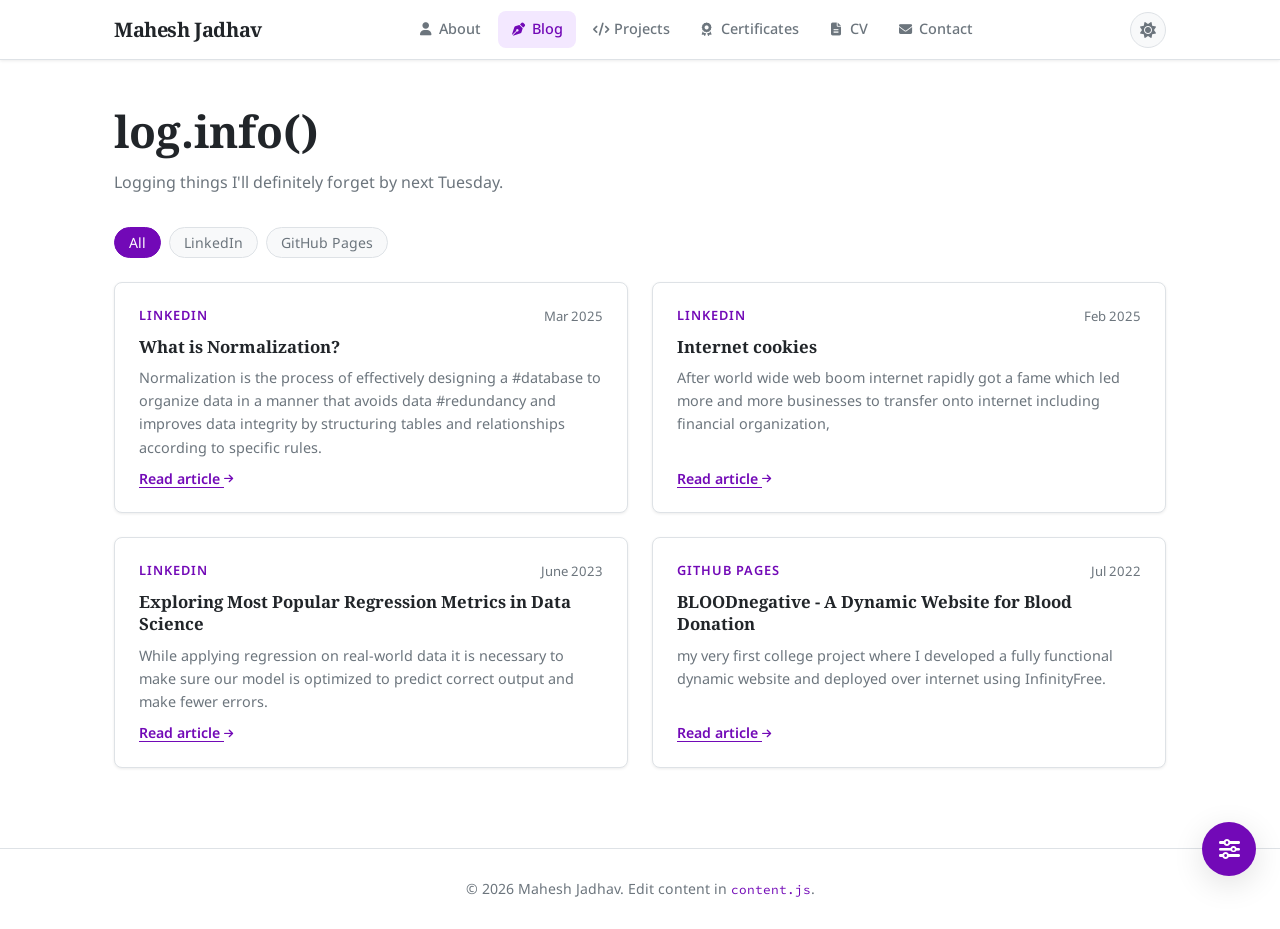
==== commit d7d482b4: "🚀 Auto-optimize portfolio assets [skip ci] Optimizations applied: - 🖼️ Image optimization - 🗜️ CSS/J" ====
--- a/blog.html
+++ b/blog.html
@@ -9,7 +9,7 @@
   <link rel="preconnect" href="https://fonts.googleapis.com">
   <link rel="preconnect" href="https://fonts.gstatic.com" crossorigin>
   <link href="https://fonts.googleapis.com/css2?family=Noto+Serif:ital,wght@0,400;0,700;1,400&family=Noto+Sans:wght@400;500;700&family=Source+Code+Pro:wght@400;500&display=swap" rel="stylesheet">
-  <link rel="stylesheet" href="css/styles.css">
+  <link rel="stylesheet" href="css/styles.min.css">
   <link rel="stylesheet" href="https://cdnjs.cloudflare.com/ajax/libs/font-awesome/6.5.1/css/all.min.css" crossorigin="anonymous" referrerpolicy="no-referrer">
 </head>
 <body>
@@ -48,8 +48,8 @@
   </footer>
 
   <script src="js/content.js"></script>
-  <script src="js/shared.js"></script>
-  <script src="js/interactive.js" defer></script>
+  <script src="js/shared.min.js"></script>
+  <script src="js/interactive.min.js" defer></script>
   <script>
     const blogState = { filter: "All" };
 
--- a/css/styles.min.css
+++ b/css/styles.min.css
@@ -0,0 +1 @@
+:root,[data-theme=light]{--bg:#ffffff;--bg-alt:#f8f9fa;--bg-card:#ffffff;--text:#212529;--text-muted:#6c757d;--border:#dee2e6;--border-light:#e9ecef;--accent:#7209b7;--accent-2:#560bad;--accent-rgb:114,9,183;--link:#7209b7;--link-hover:#560bad;--tag-bg:#f3e8ff;--tag-text:#7209b7;--shadow-sm:0 1px 3px rgba(0,0,0,0.08);--shadow-md:0 4px 16px rgba(0,0,0,0.10);--shadow-lg:0 8px 32px rgba(0,0,0,0.12);--radius:8px;--radius-sm:4px;--radius-pill:999px;--max-width:1100px;--sidebar-w:260px;--font-serif:"Noto Serif",Georgia,serif;--font-sans:"Noto Sans",system-ui,sans-serif;--font-mono:"Source Code Pro",monospace;--nav-h:60px}[data-theme=dark]{--bg:#1a1a2e;--bg-alt:#16213e;--bg-card:#0f3460;--text:#e2e2e2;--text-muted:#adb5bd;--border:rgba(255,255,255,0.12);--border-light:rgba(255,255,255,0.07);--accent:#bd93f9;--accent-2:#d6adff;--accent-rgb:189,147,249;--link:#bd93f9;--link-hover:#d6adff;--tag-bg:rgba(189,147,249,0.15);--tag-text:#bd93f9;--shadow-sm:0 1px 3px rgba(0,0,0,0.3);--shadow-md:0 4px 16px rgba(0,0,0,0.4);--shadow-lg:0 8px 32px rgba(0,0,0,0.5)}*,::after,::before{box-sizing:border-box;margin:0;padding:0}html{scroll-behavior:smooth;font-size:16px}body{font-family:var(--font-sans);background:var(--bg);color:var(--text);line-height:1.7;transition:background .3s,color .3s}img{max-width:100%;display:block}a{color:var(--link);text-decoration:none;transition:color 180ms}a:hover{color:var(--link-hover);text-decoration:underline}code,kbd,pre{font-family:var(--font-mono);font-size:.9em;background:var(--bg-alt);border-radius:var(--radius-sm);padding:2px 6px}h1,h2,h3,h4{font-family:var(--font-serif);color:var(--text);line-height:1.25}p{margin-bottom:0}.navbar{position:sticky;top:0;z-index:100;background:var(--bg);border-bottom:1px solid var(--border);box-shadow:var(--shadow-sm);height:var(--nav-h)}.navbar__inner{display:flex;align-items:center;justify-content:space-between;max-width:var(--max-width);margin:0 auto;padding:0 24px;height:100%}.navbar__brand{font-family:var(--font-serif);font-size:1.25rem;font-weight:700;color:var(--text);letter-spacing:-.02em}.navbar__brand:hover{color:var(--accent);text-decoration:none}.navbar__links{list-style:none;display:flex;gap:4px}.navbar__links li a{display:inline-flex;align-items:center;gap:7px;padding:6px 13px;border-radius:var(--radius);font-size:.9rem;color:var(--text-muted);font-weight:500;transition:background 180ms,color 180ms}.navbar__links li a.is-active,.navbar__links li a:hover{color:var(--accent);background:var(--tag-bg);text-decoration:none}.navbar__links li a i{font-size:.82rem;width:14px;text-align:center;flex-shrink:0}.theme-toggle{width:36px;height:36px;border:1px solid var(--border);border-radius:var(--radius-pill);background:var(--bg-alt);cursor:pointer;display:flex;align-items:center;justify-content:center;font-size:1rem;color:var(--text-muted);transition:background 180ms,border-color 180ms,color 180ms;flex-shrink:0}.theme-toggle:hover{background:var(--tag-bg);border-color:var(--accent);color:var(--accent)}.navbar__controls{display:flex;align-items:center;gap:8px;flex-shrink:0}.navbar__hamburger{display:none;width:36px;height:36px;border:1px solid var(--border);border-radius:var(--radius);background:var(--bg-alt);cursor:pointer;align-items:center;justify-content:center;font-size:1rem;color:var(--text-muted);transition:background 180ms,border-color 180ms,color 180ms}.navbar__hamburger:hover{background:var(--tag-bg);border-color:var(--accent);color:var(--accent)}main{max-width:var(--max-width);margin:0 auto;padding:0 24px 80px}.page-section{padding:52px 0;border-bottom:1px solid var(--border-light)}.page-section:last-child{border-bottom:none}.section-title{font-size:1.6rem;font-weight:700;margin-bottom:28px;padding-bottom:10px;border-bottom:2px solid var(--accent);display:inline-block;color:var(--text)}.about-section{padding-top:48px}.about-grid{display:grid;grid-template-columns:var(--sidebar-w) minmax(0,1fr);gap:48px;align-items:start}.profile-sidebar{text-align:center}.profile-photo-wrap{margin-bottom:18px}.profile-photo{width:180px;height:180px;border-radius:50%;background:linear-gradient(135deg,var(--tag-bg),rgba(var(--accent-rgb),.3));border:3px solid var(--border);margin:0 auto;display:flex;align-items:center;justify-content:center;font-size:4rem;overflow:hidden}.profile-photo img{width:100%;height:100%;object-fit:cover;border-radius:50%}.profile-name{font-size:1.5rem;font-weight:700;margin-bottom:6px}.profile-role{font-size:.95rem;color:var(--text-muted);margin-bottom:10px}.profile-affiliation{font-size:.9rem;color:var(--text-muted);margin-bottom:10px}.profile-address{font-style:normal;font-size:.88rem;color:var(--text-muted);line-height:1.6;margin-bottom:18px}.profile-social{display:flex;flex-wrap:wrap;justify-content:center;gap:10px;align-items:center}.social-link{display:inline-flex;align-items:center;justify-content:center;gap:6px;font-size:.82rem;padding:8px 14px;min-height:36px;border:1px solid var(--border);border-radius:var(--radius);color:var(--text-muted);background:var(--bg-alt);transition:background 180ms,border-color 180ms,color 180ms}.social-link:hover{color:var(--accent);border-color:var(--accent);background:var(--tag-bg);text-decoration:none}.social-link i{font-size:1rem;width:18px;height:18px;display:inline-flex;align-items:center;justify-content:center;text-align:center;flex-shrink:0}.social-link span{white-space:nowrap;line-height:1}.about-bio>p{font-size:1.05rem;line-height:1.8;color:var(--text);margin-bottom:20px}.about-points{display:grid;gap:10px;margin-bottom:36px}.about-point{display:flex;gap:10px;align-items:flex-start;font-size:.95rem;color:var(--text-muted)}.about-point::before{content:"→";color:var(--accent);flex-shrink:0;margin-top:2px}.feed-block{margin-bottom:36px}.feed-title{font-size:1.15rem;font-weight:700;margin-bottom:14px;padding-bottom:6px;border-bottom:1px solid var(--border);font-family:var(--font-serif)}.news-table{width:100%;border-collapse:collapse}.news-table tr+tr td{border-top:1px solid var(--border-light)}.news-table td{padding:9px 6px;vertical-align:top;font-size:.93rem;line-height:1.5}.news-date{white-space:nowrap;color:var(--text-muted);font-size:.88rem;min-width:100px;padding-right:14px}.news-item a{font-weight:500}.skills-grid{display:flex;flex-wrap:wrap;gap:10px;align-items:center}.skill-pill{display:inline-flex;align-items:center;font-size:.9rem;padding:10px 18px;background:var(--bg-card);border:1px solid var(--border);border-radius:var(--radius-pill);color:var(--text);font-weight:500;transition:all .2s;box-shadow:var(--shadow-sm)}.skill-pill:hover{background:var(--accent);color:#fff;border-color:var(--accent);box-shadow:var(--shadow-md);transform:translateY(-2px)}.filter-bar{display:flex;flex-wrap:wrap;gap:8px;margin-bottom:24px}.filter-pill{appearance:none;border:1px solid var(--border);background:var(--bg-alt);color:var(--text-muted);font-size:.88rem;font-family:var(--font-sans);padding:5px 14px;border-radius:var(--radius-pill);cursor:pointer;transition:background 180ms,border-color 180ms,color 180ms}.filter-pill:hover{background:var(--tag-bg);border-color:var(--accent);color:var(--accent)}.filter-pill.is-active{background:var(--accent);border-color:var(--accent);color:#fff}.project-grid{display:grid;grid-template-columns:repeat(2,minmax(0,1fr));gap:32px}.project-card{background:var(--bg-card);border:1px solid var(--border);border-radius:var(--radius);box-shadow:var(--shadow-md);display:flex;flex-direction:column;gap:0;-webkit-transition:box-shadow .3s,-webkit-transform .3s,scale .3s;transition:box-shadow .3s,transform .3s,scale .3s;cursor:pointer;scale:1}.project-card:hover{box-shadow:var(--shadow-lg);-webkit-transform:translateY(-6px);-ms-transform:translateY(-6px);transform:translateY(-6px);scale:1.01}.project-card__image-slider{position:relative;width:100%;height:220px;background:var(--bg-alt);overflow:hidden;flex-shrink:0;border-radius:var(--radius) var(--radius) 0 0;box-shadow:0 2px 8px rgba(0,0,0,.08)}.project-card__images{position:relative;width:100%;height:100%}.project-card__image{position:absolute;top:0;left:0;width:100%;height:100%;object-fit:contain;background:var(--bg-alt);opacity:0;transition:opacity .4s ease-in-out;pointer-events:none}.project-card__image.is-active{opacity:1;pointer-events:auto}.project-slider__btn{position:absolute;top:50%;transform:translateY(-50%);width:36px;height:36px;border:none;border-radius:50%;background:rgba(0,0,0,.5);color:#fff;cursor:pointer;display:flex;align-items:center;justify-content:center;transition:background .2s,transform .2s;z-index:10}.project-slider__btn:hover{background:rgba(0,0,0,.7);transform:translateY(-50%) scale(1.1)}.project-slider__btn--prev{left:12px}.project-slider__btn--next{right:12px}.project-slider__dots{position:absolute;bottom:12px;left:50%;transform:translateX(-50%);display:flex;gap:8px;z-index:10}.project-slider__dot{width:8px;height:8px;border-radius:50%;border:none;background:rgba(255,255,255,.5);cursor:pointer;padding:0;transition:background .2s,transform .2s}.project-slider__dot:hover{background:rgba(255,255,255,.8);transform:scale(1.2)}.project-slider__dot.is-active{background:#fff;transform:scale(1.3)}.project-card__content{padding:22px 24px;display:flex;flex-direction:column;gap:10px;flex:1}.project-card__year{font-size:.8rem;text-transform:uppercase;letter-spacing:.08em;color:var(--accent);font-weight:600}.project-card__title{font-family:var(--font-serif);font-size:1.1rem;font-weight:700;color:var(--text)}.project-card__summary{font-size:.92rem;color:var(--text-muted);line-height:1.6}.project-card__impact{font-size:.88rem;color:var(--text);line-height:1.6;padding:10px 14px;background:var(--tag-bg);border-left:3px solid var(--accent);border-radius:var(--radius-sm);margin:4px 0;display:flex;align-items:flex-start;gap:8px}.project-card__impact i{color:var(--accent);margin-top:2px;flex-shrink:0}.project-card__details{list-style:none;padding:0;margin:8px 0;display:flex;flex-direction:column;gap:6px}.project-card__details li{font-size:.88rem;line-height:1.5;color:var(--text-muted);padding-left:18px;position:relative}.project-card__details li::before{content:"→";position:absolute;left:0;color:var(--accent);font-weight:600}.project-card__stack{display:flex;flex-wrap:wrap;gap:6px}.project-card__links{display:flex;gap:10px;margin-top:4px}.project-grid.has-highlighted{position:relative}.project-grid.has-highlighted::before{content:'';position:fixed;top:0;left:0;right:0;bottom:0;background:rgba(0,0,0,.4);z-index:99;pointer-events:none}.project-grid.has-highlighted .project-card:not(.is-highlighted){filter:blur(4px);opacity:.4;pointer-events:none}.project-card.is-highlighted{position:fixed!important;top:50%!important;left:50%!important;right:auto!important;bottom:auto!important;transform:translate(-50%,-50%)!important;z-index:101;width:600px;max-height:85vh;overflow-y:auto;box-shadow:0 20px 100px rgba(0,0,0,.5);border-radius:var(--radius);gap:0;transition:none!important;scale:1!important}.project-card.is-highlighted:hover{transform:translate(-50%,-50%)!important;box-shadow:0 20px 100px rgba(0,0,0,.5)!important;scale:1!important}.project-card.is-highlighted .project-card__image-slider{border-radius:var(--radius) var(--radius) 0 0}.project-card.is-highlighted .project-card__content{border-radius:0 0 var(--radius) var(--radius);gap:16px}@media (max-width:768px){.project-card.is-highlighted{width:90vw;max-height:80vh}.project-card.is-highlighted .project-card__image-slider{height:250px}.project-card.is-highlighted .project-card__content{gap:12px;padding:20px}.project-card.is-highlighted .project-card__title{font-size:1.5rem}.project-card.is-highlighted .project-card__summary{font-size:.95rem}.project-card.is-highlighted .project-card__details{gap:8px}.project-card.is-highlighted .project-card__links{gap:8px;flex-wrap:wrap}}.blog-grid{display:grid;grid-template-columns:repeat(2,minmax(0,1fr));gap:24px}.blog-card{background:var(--bg-card);border:1px solid var(--border);border-radius:var(--radius);padding:22px 24px;box-shadow:var(--shadow-sm);display:flex;flex-direction:column;gap:8px;-webkit-transition:box-shadow .2s,-webkit-transform .2s;transition:box-shadow .2s,transform .2s}.blog-card:hover{box-shadow:var(--shadow-md);-webkit-transform:translateY(-3px);-ms-transform:translateY(-3px);transform:translateY(-3px)}.blog-card__meta{display:flex;justify-content:space-between;gap:8px;flex-wrap:wrap}.blog-platform{font-size:.8rem;font-weight:600;text-transform:uppercase;letter-spacing:.08em;color:var(--accent)}.blog-date{font-size:.82rem;color:var(--text-muted)}.blog-card__title{font-family:var(--font-serif);font-size:1.05rem;font-weight:700;color:var(--text);line-height:1.35}.blog-card__excerpt{font-size:.9rem;color:var(--text-muted);line-height:1.6;flex:1}.blog-card--thumb{flex-direction:column;padding:0;overflow:hidden}.blog-card__thumb{width:100%;height:150px;overflow:hidden;flex-shrink:0}.blog-card__thumb img{width:100%;height:100%;object-fit:cover;display:block;transition:transform .3s}.blog-card--thumb:hover .blog-card__thumb img{transform:scale(1.04)}.blog-card__body{display:flex;flex-direction:column;gap:8px;flex:1;padding:18px 20px}.blog-card:not(.blog-card--thumb) .blog-card__body{padding:0}.blog-status{font-size:.88rem;color:var(--text-muted);padding:6px 0 16px;font-style:italic}.text-link{font-size:.88rem;font-weight:600;color:var(--accent);text-decoration:underline;text-underline-offset:3px}.text-link:hover{color:var(--accent-2)}.cert-grid{display:grid;grid-template-columns:repeat(3,minmax(0,1fr));gap:24px}.cert-card{background:var(--bg-card);border:1px solid var(--border);border-radius:var(--radius);overflow:hidden;box-shadow:var(--shadow-sm);display:flex;flex-direction:column;-webkit-transition:box-shadow .2s,-webkit-transform .2s;transition:box-shadow .2s,transform .2s}.cert-card:hover{box-shadow:var(--shadow-md);-webkit-transform:translateY(-3px);-ms-transform:translateY(-3px);transform:translateY(-3px)}.cert-card__image-wrap{width:100%;aspect-ratio:16/11;overflow:hidden;background:var(--bg-alt);flex-shrink:0;position:relative}.cert-card__image-wrap::before{content:"";position:absolute;inset:0;background:linear-gradient(135deg,transparent 0,rgba(var(--accent-rgb),.05) 100%);opacity:0;transition:opacity .3s;pointer-events:none}.cert-card:hover .cert-card__image-wrap::before{opacity:1}.cert-card__image{width:100%;height:100%;object-fit:cover;display:block;transition:transform .4s}.cert-card:hover .cert-card__image{transform:scale(1.05)}.cert-card__image-wrap a{display:block;width:100%;height:100%}.cert-card__placeholder{position:absolute;inset:0;display:flex;align-items:center;justify-content:center;background:var(--bg-alt);color:var(--text-muted);font-size:.85rem;text-align:center;padding:20px;line-height:1.5}.cert-card__content{padding:18px 20px 20px;display:flex;flex-direction:column;gap:10px;flex:1}.cert-card__meta{display:flex;justify-content:space-between;align-items:baseline;gap:8px;flex-wrap:wrap}.cert-card__issuer{font-size:.8rem;font-weight:600;text-transform:uppercase;letter-spacing:.08em;color:var(--accent)}.cert-card__date{font-size:.82rem;color:var(--text-muted)}.cert-card__title{font-family:var(--font-serif);font-size:1rem;font-weight:700;line-height:1.35;margin:0}.cert-card__title a{color:var(--text);transition:color 180ms}.cert-card__title a:hover{color:var(--accent);text-decoration:none}.cert-card__id{font-family:var(--font-mono);font-size:.75rem;color:var(--text-muted);margin:0}.cert-card__keywords{display:flex;flex-wrap:wrap;gap:5px;margin-top:4px}.cert-card__actions{margin-top:auto;padding-top:8px}.btn-sm{font-size:.85rem;padding:7px 16px}.cv-layout{display:grid;grid-template-columns:repeat(2,minmax(0,1fr));gap:40px}.cv-column>h3{font-size:1.05rem;font-weight:700;margin-bottom:18px;text-transform:uppercase;letter-spacing:.08em;color:var(--accent)}.cv-entries{display:grid;gap:0}.cv-entry{position:relative;padding-left:24px;padding-bottom:28px}.cv-entry::before{content:"";position:absolute;left:0;top:8px;bottom:0;width:1px;background:var(--border)}.cv-entry:last-child{padding-bottom:0}.cv-entry:last-child::before{display:none}.cv-entry__dot{position:absolute;left:-5px;top:6px;width:11px;height:11px;border-radius:50%;background:var(--accent);border:2px solid var(--bg)}.cv-entry__period{font-size:.82rem;color:var(--text-muted);margin-bottom:4px}.cv-entry__role{font-size:1rem;font-weight:700;color:var(--text);margin-bottom:2px}.cv-entry__org{font-size:.92rem;color:var(--accent);font-style:italic;margin-bottom:8px}.cv-entry__summary{font-size:.9rem;color:var(--text-muted);line-height:1.6;margin-bottom:8px}.cv-entry__highlights{list-style:none;padding:0;display:grid;gap:5px}.cv-entry__highlights li{font-size:.88rem;color:var(--text-muted);padding-left:14px;position:relative;line-height:1.5}.cv-entry__highlights li::before{content:"▪";position:absolute;left:0;color:var(--accent);font-size:.7rem;top:3px}.contact-grid{display:grid;grid-template-columns:minmax(0,1fr) minmax(0,1fr);gap:40px}.contact-intro>p{font-size:1rem;color:var(--text-muted);line-height:1.75;margin-bottom:22px}.contact-links{display:grid;gap:12px}.contact-link{display:flex;align-items:center;justify-content:space-between;gap:12px;padding:14px 16px;background:var(--bg-alt);border:1px solid var(--border);border-radius:var(--radius);transition:background 180ms,border-color 180ms;color:var(--text)}.contact-link:hover{background:var(--tag-bg);border-color:var(--accent);text-decoration:none}.contact-link__label{font-size:.82rem;font-weight:700;text-transform:uppercase;letter-spacing:.08em;color:var(--text-muted)}.contact-link__value{font-size:.92rem;color:var(--accent);font-weight:500}.btn{display:inline-flex;align-items:center;justify-content:center;gap:6px;padding:9px 20px;border-radius:var(--radius);font-size:.92rem;font-weight:600;font-family:var(--font-sans);border:1px solid transparent;cursor:pointer;transition:background 180ms,border-color 180ms,box-shadow 180ms,transform 180ms;text-decoration:none}.btn:hover{transform:translateY(-1px);text-decoration:none}.btn-primary{background:var(--accent);color:#fff;border-color:var(--accent)}.btn-primary:hover{background:var(--accent-2);border-color:var(--accent-2);color:#fff}.btn-outline{background:0 0;color:var(--accent);border-color:var(--accent)}.btn-outline:hover{background:var(--tag-bg)}.tag{font-size:.8rem;padding:3px 10px;background:var(--tag-bg);color:var(--tag-text);border-radius:var(--radius-pill);font-weight:500;border:1px solid rgba(var(--accent-rgb),.25)}.site-footer{text-align:center;padding:28px 24px;border-top:1px solid var(--border);font-size:.88rem;color:var(--text-muted)}.site-footer code{background:0 0;padding:0;color:var(--accent)}.reveal{opacity:0;transform:translateY(20px);transition:opacity .6s ease,transform .6s ease}.reveal.is-visible{opacity:1;transform:translateY(0)}@media (max-width:1024px){main{padding:0 20px 60px}}@media (max-width:900px){.about-grid{grid-template-columns:1fr}.profile-sidebar{text-align:left;display:flex;flex-wrap:wrap;gap:16px;align-items:center}.profile-photo-wrap{margin-bottom:0}.profile-photo{width:90px;height:90px;font-size:2rem}.profile-social{justify-content:flex-start}.cv-layout{grid-template-columns:1fr}.contact-grid{grid-template-columns:1fr}.cert-grid{grid-template-columns:repeat(2,minmax(0,1fr))}}@media (max-width:640px){.navbar__hamburger{display:flex}.navbar__links{display:none;position:absolute;top:var(--nav-h);left:0;right:0;background:var(--bg);border-bottom:1px solid var(--border);box-shadow:0 8px 24px rgba(0,0,0,.12);flex-direction:column;padding:6px 0 12px;z-index:99;gap:2px}.navbar--open .navbar__links{display:flex}.navbar__links li a{padding:11px 20px;font-size:.95rem;border-radius:0;gap:12px;width:100%;display:flex;align-items:center}.navbar__links li a i{font-size:.9rem;width:18px}.blog-grid,.cert-grid,.project-grid{grid-template-columns:1fr;gap:24px}.cv-layout{grid-template-columns:1fr}.page-hero{padding:28px 0 20px}.page-hero .page-title{font-size:1.75rem}.profile-photo{width:72px;height:72px;font-size:1.75rem}.profile-name{font-size:1.25rem}.cv-entry-v2{grid-template-columns:1fr}.cv-entry-v2__date{text-align:left;font-weight:600;padding-top:0}.cv-page-header{flex-direction:column;gap:12px}.site-footer{font-size:.8rem;padding:20px 16px}}@media (max-width:400px){main{padding:0 14px 48px}.navbar__inner{padding:0 14px}.navbar__brand{font-size:1.1rem}}@media (prefers-reduced-motion:reduce){html{scroll-behavior:auto}.blog-card,.btn,.contact-link,.project-card,.reveal,.skill-pill{transition:none}.reveal{opacity:1;transform:none}}.page-hero{padding:44px 0 32px}.page-hero .page-title{font-family:var(--font-serif);font-size:clamp(2rem, 5vw, 2.75rem);font-weight:700;color:var(--text);margin-bottom:10px}.page-hero .page-desc{font-size:1rem;color:var(--text-muted);line-height:1.65;max-width:640px}.page-hero__actions{margin-top:20px;display:flex;gap:12px;flex-wrap:wrap}.feed-title-row{display:flex;align-items:center;justify-content:space-between;gap:12px;margin-bottom:14px;padding-bottom:6px;border-bottom:1px solid var(--border)}.feed-title-row .feed-title{margin-bottom:0;border-bottom:none;padding-bottom:0}.view-all{font-size:.88rem;font-weight:600;color:var(--accent);white-space:nowrap}.view-all:hover{color:var(--accent-2);text-decoration:underline}.post-platform{color:var(--text-muted);font-size:.85rem}.cv-skills-section{margin-top:44px;padding-top:40px;border-top:1px solid var(--border-light)}.cv-page-header{display:flex;align-items:flex-start;justify-content:space-between;gap:20px;flex-wrap:wrap;padding:40px 0 32px}.cv-page-wrap{display:flex;align-items:flex-start;gap:40px}.cv-main{flex:1;min-width:0}.cv-section{margin-bottom:32px;background:var(--bg-card);padding:28px 32px;border-radius:var(--radius-lg);box-shadow:var(--shadow-sm);border:1px solid var(--border)}.cv-section-title{font-family:var(--font-serif);font-size:1.1rem;font-weight:700;text-transform:none;letter-spacing:0;color:var(--text);padding-bottom:12px;margin-bottom:20px;border-bottom:2px solid var(--border);display:flex;align-items:center;gap:10px}.cv-section-title i{color:var(--accent);font-size:1rem}.cv-entries-list{display:flex;flex-direction:column;gap:28px}.cv-entry-v2{display:grid;grid-template-columns:110px 1fr;gap:16px;align-items:start}.cv-entry-v2__date{font-size:.82rem;color:var(--text-muted);text-align:right;padding-top:3px;line-height:1.5;word-break:keep-all}.cv-entry-v2__content{min-width:0}.cv-entry-v2__role{font-family:var(--font-serif);font-size:1rem;font-weight:700;color:var(--text);margin-bottom:3px}.cv-entry-v2__org{font-size:.92rem;color:var(--accent);font-style:italic;margin-bottom:8px}.cv-entry-v2__summary{font-size:.9rem;color:var(--text-muted);line-height:1.65;margin-bottom:8px}.cv-entry-v2__highlights{list-style:none;padding:0;display:grid;gap:4px}.cv-entry-v2__highlights li{font-size:.88rem;color:var(--text-muted);padding-left:14px;position:relative;line-height:1.5}.cv-entry-v2__highlights li::before{content:"◦";position:absolute;left:0;color:var(--accent);font-size:.85rem}.cv-contact-grid{display:grid;grid-template-columns:150px 1fr;gap:12px 20px}.cv-contact-row{display:contents}.cv-contact-label{font-size:.88rem;font-weight:600;color:var(--text);text-transform:none;letter-spacing:0;padding:8px 0;align-self:start}.cv-contact-value{font-size:.92rem;color:var(--text-muted);padding:8px 0;border-bottom:1px solid var(--border-light);word-break:break-word}.cv-contact-value:last-child{border-bottom:none}.cv-contact-value a{color:var(--accent);text-decoration:none}.cv-contact-value a:hover{text-decoration:underline}.cv-summary-text{font-size:.97rem;color:var(--text);line-height:1.8}.cv-languages-list{display:grid;grid-template-columns:repeat(auto-fill,minmax(200px,1fr));gap:16px}.cv-language-item{display:flex;align-items:center;justify-content:space-between;padding:12px 16px;background:var(--bg);border:1px solid var(--border);border-radius:var(--radius-md);transition:all .2s}.cv-language-item:hover{border-color:var(--accent);box-shadow:var(--shadow-sm)}.cv-language-name{font-size:.92rem;font-weight:600;color:var(--text)}.cv-language-proficiency{font-size:.85rem;color:var(--text-muted);font-style:italic}.cv-toc{width:160px;flex-shrink:0;position:sticky;top:calc(var(--nav-h) + 24px);height:fit-content}.cv-toc ul{list-style:none;border-left:2px solid var(--border);padding:0;margin:0}.cv-toc li a{display:block;font-size:.82rem;font-weight:500;color:var(--text-muted);padding:5px 14px;transition:color 150ms,border-color 150ms;border-left:2px solid transparent;margin-left:-2px;line-height:1.4}.cv-toc li a.is-active,.cv-toc li a:hover{color:var(--accent);border-left-color:var(--accent);text-decoration:none}@media (max-width:900px){.cv-toc{display:none}.cv-entry-v2{grid-template-columns:90px 1fr;gap:10px}}@media (max-width:640px){.cv-section{padding:20px 18px;margin-bottom:20px}.cv-contact-grid{grid-template-columns:1fr;gap:8px}.cv-contact-label{font-weight:700;padding:4px 0}.cv-contact-value{padding:4px 0 8px}.cv-languages-list{grid-template-columns:1fr}.cv-entry-v2{grid-template-columns:1fr}.cv-entry-v2__date{text-align:left;padding-top:0;font-weight:600}.cv-page-header{flex-direction:column;gap:12px}}.settings-float-btn{position:fixed;bottom:24px;right:24px;width:54px;height:54px;border-radius:50%;background:var(--accent);color:#fff;border:none;box-shadow:var(--shadow-lg);cursor:pointer;display:flex;align-items:center;justify-content:center;font-size:1.3rem;transition:all 250ms cubic-bezier(.4, 0, .2, 1);z-index:999}.settings-float-btn:hover{transform:scale(1.1) rotate(90deg);box-shadow:0 8px 32px rgba(var(--accent-rgb),.4)}.settings-float-btn:active{transform:scale(.95) rotate(90deg)}.settings-modal{position:fixed;top:0;left:0;width:100%;height:100%;z-index:10000;display:flex;align-items:center;justify-content:center;opacity:0;pointer-events:none;transition:opacity .3s}.settings-modal.is-open{opacity:1;pointer-events:all}.settings-modal__overlay{position:absolute;top:0;left:0;width:100%;height:100%;background:rgba(0,0,0,.7);backdrop-filter:blur(4px)}.settings-modal__content{position:relative;background:var(--bg-card);border-radius:var(--radius);max-width:540px;width:calc(100% - 32px);max-height:calc(100vh - 80px);display:flex;flex-direction:column;box-shadow:0 20px 60px rgba(0,0,0,.3);transform:scale(.9);transition:transform .3s cubic-bezier(.4, 0, .2, 1)}.settings-modal.is-open .settings-modal__content{transform:scale(1)}.settings-modal__header{display:flex;align-items:center;justify-content:space-between;padding:24px 28px;border-bottom:1px solid var(--border)}.settings-modal__header h2{font-size:1.3rem;font-weight:700;color:var(--text);margin:0;display:flex;align-items:center;gap:12px}.settings-modal__header i{color:var(--accent)}.settings-modal__close{width:36px;height:36px;border-radius:50%;border:none;background:0 0;color:var(--text-muted);cursor:pointer;display:flex;align-items:center;justify-content:center;font-size:1.3rem;transition:all .2s}.settings-modal__close:hover{background:var(--bg-alt);color:var(--text)}.settings-modal__body{padding:28px;overflow-y:auto;flex:1}.settings-modal__desc{font-size:.9rem;color:var(--text-muted);line-height:1.6;margin:0 0 24px 0}.settings-list{display:flex;flex-direction:column;gap:16px}.settings-item{display:flex;align-items:center;justify-content:space-between;gap:20px;padding:18px;background:var(--bg);border:1px solid var(--border);border-radius:var(--radius);transition:all .2s}.settings-item:hover{border-color:var(--accent);box-shadow:var(--shadow-sm)}.settings-item__info{display:flex;align-items:flex-start;gap:14px;flex:1}.settings-item__icon{width:40px;height:40px;border-radius:var(--radius);background:var(--tag-bg);color:var(--accent);display:flex;align-items:center;justify-content:center;font-size:1.1rem;flex-shrink:0}.settings-item__label{font-size:1rem;font-weight:600;color:var(--text);margin:0 0 4px 0}.settings-item__desc{font-size:.85rem;color:var(--text-muted);line-height:1.5;margin:0}.settings-toggle{position:relative;display:inline-block;width:52px;height:28px;flex-shrink:0;cursor:pointer}.settings-toggle input{opacity:0;width:0;height:0}.settings-toggle__slider{position:absolute;top:0;left:0;right:0;bottom:0;background-color:var(--border);border-radius:999px;transition:all .3s}.settings-toggle__slider::before{content:"";position:absolute;height:22px;width:22px;left:3px;bottom:3px;background-color:#fff;border-radius:50%;transition:all .3s;box-shadow:0 2px 4px rgba(0,0,0,.2)}.settings-toggle input:checked+.settings-toggle__slider{background-color:var(--accent)}.settings-toggle input:checked+.settings-toggle__slider::before{transform:translateX(24px)}.settings-toggle:hover .settings-toggle__slider{box-shadow:0 0 0 4px rgba(var(--accent-rgb),.1)}.settings-modal__footer{display:flex;align-items:center;justify-content:flex-end;gap:12px;padding:18px 28px;border-top:1px solid var(--border)}.settings-toast{position:fixed;bottom:20px;left:50%;transform:translateX(-50%) translateY(100px);background:var(--text);color:var(--bg);padding:14px 24px;border-radius:var(--radius-pill);font-size:.9rem;font-weight:500;box-shadow:var(--shadow-lg);z-index:10001;opacity:0;transition:all .3s cubic-bezier(.4, 0, .2, 1);pointer-events:none}.settings-toast.is-visible{opacity:1;transform:translateX(-50%) translateY(0)}.settings-toast--success{background:#10b981;color:#fff}.settings-toast--info{background:#3b82f6;color:#fff}.reading-progress-bar{position:fixed;top:0;left:0;height:3px;background:linear-gradient(90deg,var(--accent),var(--accent-2));z-index:9998;width:0%;transition:width .1s ease-out;box-shadow:0 0 8px rgba(var(--accent-rgb),.5)}.cursor-trail-canvas{position:fixed;top:0;left:0;width:100%;height:100%;pointer-events:none;z-index:9999}@media (max-width:640px){.settings-float-btn{width:48px;height:48px;bottom:20px;right:20px;font-size:1.1rem}.settings-modal__content{max-height:calc(100vh - 40px)}.settings-modal__header{padding:20px}.settings-modal__header h2{font-size:1.15rem}.settings-modal__body{padding:20px}.settings-item{flex-direction:column;align-items:flex-start;gap:14px}.settings-modal__footer{flex-direction:column;padding:16px 20px}.settings-modal__footer .btn{width:100%}}@media (prefers-reduced-motion:reduce){.settings-float-btn,.settings-modal,.settings-modal__content,.settings-toast,.settings-toggle__slider{transition:none!important}.settings-float-btn:hover{transform:none}}
